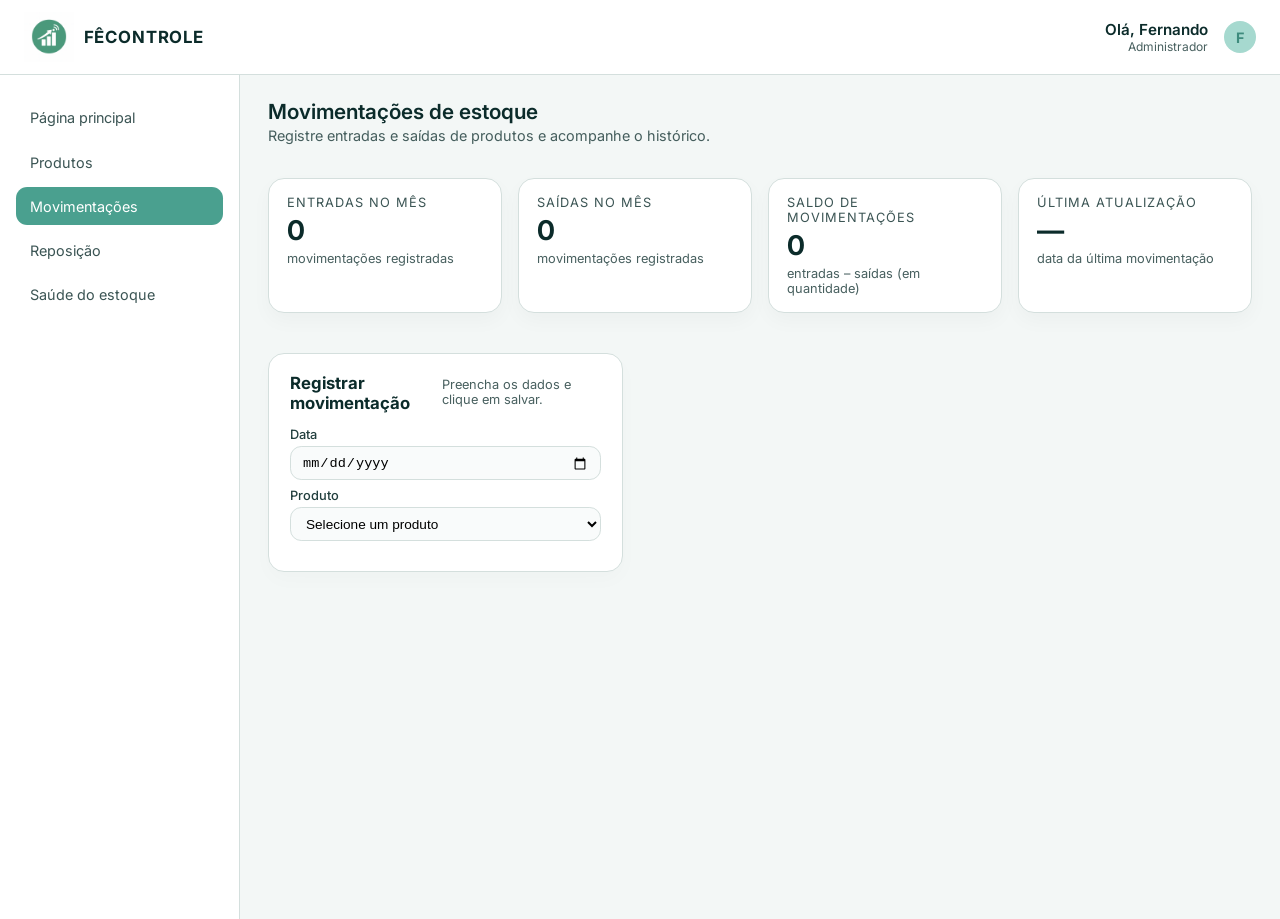
==== movimentacoes.html @ 0952cd05 "Primeiro commit" ====
<!doctype html>
<html lang="pt-br">
<head>
  <meta charset="utf-8" />
  <meta name="viewport" content="width=device-width, initial-scale=1" />
  <title>FêControle - Página Principal</title>
  <link rel="icon" type="image/png" href="_imagens/pagina-principal/favicon.png">
  <link rel="stylesheet" href="_css/paginaprincipal.css">
  <link rel="stylesheet" href="_css/movimentacoes.css">

  <!-- Fonte -->
  <link href="https://fonts.googleapis.com/css2?family=Inter:wght@300;400;600;700&display=swap" rel="stylesheet">

  <!-- CSS base -->
  <link rel="stylesheet" href="_css/movimentacoes.css">
</head>
<body>

  <!-- Barra superior -->
<header class="topbar">
  <div class="topbar-left">
    <div class="logo">
      <img src="_imagens/pagina-principal/logomarca.png" class="logo-img" alt="Logo FêControle">
      <span class="logo-text">FÊCONTROLE</span>
    </div>
  </div>

    <div class="topbar-right">
      <div class="user-info">
        <div class="user-name">Olá, Fernando</div>
        <div class="user-role">Administrador</div>
      </div>
      <div class="user-avatar">F</div>
    </div>
  </header>

  <div class="layout">

    <!-- Menu lateral -->
    <aside class="sidebar">
      <nav class="menu">
        <a href="paginaprincipal.html" class="menu-item">Página principal</a>
        <a href="produtos.html" class="menu-item">Produtos</a>
        <a href="movimentacoes.html" class="menu-item ativo">Movimentações</a>
        <a href="repor.html" class="menu-item">Reposição</a>
        <a href="saude-do-estoque.html" class="menu-item">Saúde do estoque</a>
      </nav>
    </aside>

    <!-- Conteúdo principal -->
    <main class="content">

      <!-- Cabeçalho -->
      <section class="mov-header">
        <div>
          <h1 class="titulo-pagina">Movimentações de estoque</h1>
          <p class="subtitulo-pagina">
            Registre entradas e saídas de produtos e acompanhe o histórico.
          </p>
        </div>
      </section>

      <!-- Cards resumo -->
      <section class="cards-resumo mov-cards">
        <article class="card-resumo">
          <div class="card-label">Entradas no mês</div>
          <div class="card-valor" id="total-entradas">0</div>
          <div class="card-sub">movimentações registradas</div>
        </article>

        <article class="card-resumo">
          <div class="card-label">Saídas no mês</div>
          <div class="card-valor" id="total-saidas">0</div>
          <div class="card-sub">movimentações registradas</div>
        </article>

        <article class="card-resumo">
          <div class="card-label">Saldo de movimentações</div>
          <div class="card-valor" id="saldo-mov">0</div>
          <div class="card-sub">entradas – saídas (em quantidade)</div>
        </article>

        <article class="card-resumo">
          <div class="card-label">Última atualização</div>
          <div class="card-valor" id="ultima-data">—</div>
          <div class="card-sub">data da última movimentação</div>
        </article>
      </section>

      <!-- Formulário + tabela -->
      <section class="mov-grid">

        <!-- Formulário de registro -->
        <section class="bloco mov-form">
          <header class="bloco-header">
            <h2>Registrar movimentação</h2>
            <span class="bloco-legenda">Preencha os dados e clique em salvar.</span>
          </header>

          <form id="form-movimentacao" class="form-mov">
            <div class="campo">
              <label for="data">Data</label>
              <input type="date" id="data" required>
            </div>

            <div class="campo">
              <label for="produto">Produto</label>
              <select id="produto" required>
                <option value="">Selecione um produto</option>
                <!-- Mesmos nomes usados na página de produtos -->
                <option>Cabo HDMI</option>
                <option>Cabo USB-C</option>
                <option>Cabo de Rede RJ-45</option>
                <option>Cabo de Força</option>
                <option>Fonte 500W</option>
                <option>Fonte Modular</option>
                <option>Memória RAM 8GB</option>
                <option>Memória RAM 16GB</option>
                <option>Monitor 24"</option>
                <option>Monitor 27"</option>
                <option>Placa de Rede</option>
                <option>Placa de Som</option>
                <option>Placa de Vídeo</option>
                <option>Teclado Mecânico</option>
                <option>Teclado Semi-mecânico</option>
                <option>Teclado Wireless</option>
                <option>Desktop Completo</option>
                <option>PC Gamer</option>
                <option>Impressora a Laser</option>
                <option>Impressora Multifuncional</option>
                <option>Notebook Dell</option>
                <option>Notebook HP</option>
                <option>Notebook Lenovo</option>
                <option>Caixas de Som</option>
                <option>Headset USB</option>
                <option>Mouse Gamer</option>
                <option>Mouse Óptico</option>
                <option>Suporte para Notebook</option>
                <option>Suporte para Monitor</option>
                <option>Modem</option>
                <option>Repetidor Wi-Fi</option>
                <option>Roteador</option>
                <option>Carregador de Notebook</option>
                <option>Estabilizador</option>
                <o
---- _css/paginaprincipal.css ----
:root {
  --bg: #f3f7f6;
  --panel: #e9efee;
  --accent: #4aa08f;
  --accent-dark: #3e8b7d;
  --accent-soft: #a6d9cf;
  --text: #0b2b2a;
  --danger: #e15959;
  --warning: #f1b85b;
  --border-soft: #d4dfdd;
}

/* Reset simples */
*,
*::before,
*::after {
  box-sizing: border-box;
  margin: 0;
  padding: 0;
}

body {
  font-family: "Inter", system-ui, -apple-system, BlinkMacSystemFont, "Segoe UI",
    sans-serif;
  background: var(--bg);
  color: var(--text);
}

/* ----- Topbar ----- */

.topbar {
  position: sticky;
  top: 0;
  z-index: 50;
  display: flex;
  align-items: center;
  justify-content: space-between;
  padding: 0.75rem 1.5rem;
  background: #ffffff;
  border-bottom: 1px solid var(--border-soft);
}

.topbar-left,
.topbar-right {
  display: flex;
  align-items: center;
  gap: 1rem;
}

.logo {
  display: flex;
  align-items: center;
  gap: 0.6rem;
}

.logo-img {
  width: 50px;         /* tamanho ideal para topbar */
  height: 50px;
  object-fit: contain; 
  display: block;
}

.logo-text {
  font-weight: 700;
  font-size: 1.05rem;
  letter-spacing: 0.05em;
  text-transform: uppercase;
  color: var(--text);
}

.user-info {
  display: flex;
  flex-direction: column;
  align-items: flex-end;
}

.user-name {
  font-weight: 600;
  font-size: 0.95rem;
}

.user-role {
  font-size: 0.75rem;
  opacity: 0.75;
}

.user-avatar {
  width: 32px;
  height: 32px;
  border-radius: 999px;
  background: var(--accent-soft);
  color: var(--accent-dark);
  display: flex;
  align-items: center;
  justify-content: center;
  font-weight: 700;
  font-size: 0.9rem;
}

/* ----- Layout ----- */

.layout {
  display: grid;
  grid-template-columns: 240px minmax(0, 1fr);
  min-height: calc(100vh - 56px);
}

/* ----- Sidebar ----- */

.sidebar {
  background: #ffffff;
  border-right: 1px solid var(--border-soft);
  padding: 1.5rem 1rem;
}

.menu {
  display: flex;
  flex-direction: column;
  gap: 0.4rem;
}

.menu-item {
  display: block;
  padding: 0.65rem 0.9rem;
  border-radius: 0.7rem;
  font-size: 0.9rem;
  text-decoration: none;
  color: var(--text);
  opacity: 0.8;
  transition: background 0.15s ease, color 0.15s ease, opacity 0.15s ease;
}

.menu-item:hover {
  background: var(--panel);
  opacity: 1;
}

.menu-item.ativo {
  background: var(--accent);
  color: #ffffff;
  opacity: 1;
}

/* ----- Conteúdo principal ----- */

.content {
  padding: 1.5rem 1.75rem 2.5rem;
  display: flex;
  flex-direction: column;
  gap: 1.5rem;
}

/* Cards de resumo */

.cards-resumo {
  display: grid;
  grid-template-columns: repeat(4, minmax(0, 1fr));
  gap: 1rem;
}

.card-resumo {
  background: #ffffff;
  border-radius: 1rem;
  padding: 1rem 1.1rem;
  border: 1px solid var(--border-soft);
  box-shadow: 0 8px 20px rgba(0, 0, 0, 0.03);
  display: flex;
  flex-direction: column;
  gap: 0.25rem;
}

.card-label {
  font-size: 0.8rem;
  text-transform: uppercase;
  letter-spacing: 0.08em;
  opacity: 0.8;
}

.card-valor {
  font-size: 1.7rem;
  font-weight: 700;
}

.card-sub {
  font-size: 0.8rem;
  opacity: 0.75;
}

.card-alerta {
  border-color: var(--warning);
  box-shadow: 0 10px 25px rgba(241, 184, 91, 0.15);
}

/* Blocos */

.bloco {
  background: #ffffff;
  border-radius: 1rem;
  padding: 1.2rem 1.3rem 1.4rem;
  border: 1px solid var(--border-soft);
  box-shadow: 0 8px 20px rgba(0, 0, 0, 0.02);
}

.bloco-header {
  display: flex;
  align-items: baseline;
  justify-content: space-between;
  gap: 1rem;
  margin-bottom: 0.9rem;
}

.bloco-header h2 {
  font-size: 1.05rem;
}

.bloco-legenda {
  font-size: 0.8rem;
  opacity: 0.75;
}

.link-acao {
  font-size: 0.8rem;
  text-decoration: none;
  color: var(--accent-dark);
}

.link-acao:hover {
  text-decoration: underline;
}

/* Tabela */

.tabela-wrapper {
  width: 100%;
  overflow-x: auto;
}

.tabela {
  width: 100%;
  border-collapse: collapse;
  font-size: 0.85rem;
}

.tabela thead {
  background: var(--panel);
}

.tabela th,
.tabela td {
  padding: 0.6rem 0.7rem;
  text-align: left;
  border-bottom: 1px solid var(--border-soft);
}

.tabela th {
  font-weight: 600;
  font-size: 0.8rem;
  text-transform: uppercase;
  letter-spacing: 0.06em;
}

.tabela tbody tr:hover {
  background: #f9fbfb;
}

/* Badges */

.badge {
  display: inline-flex;
  align-items: center;
  justify-content: center;
  border-radius: 999px;
  padding: 0.15rem 0.55rem;
  font-size: 0.75rem;
  font-weight: 600;
  text-transform: uppercase;
  letter-spacing: 0.05em;
}

.badge-entrada {
  background: rgba(74, 160, 143, 0.12);
  color: var(--accent-dark);
}

.badge-saida {
  background: rgba(225, 89, 89, 0.1);
  color: var(--danger);
}

.badge-critico {
  background: rgba(225, 89, 89, 0.12);
  color: var(--danger);
}

/* ----- Bloco de Saúde do Estoque ----- */

.bloco-saude {
  display: flex;
  flex-direction: column;
  gap: 1rem;
}

.saude-grid {
  display: grid;
  grid-template-columns: 260px minmax(0, 1fr);
  gap: 1.5rem;
}

/* Indicador circular */

.saude-status {
  background: var(--panel);
  border-radius: 1rem;
  padding: 1rem;
  display: flex;
  flex-direction: column;
  gap: 0.5rem;
}

.status-bolinha {
  width: 46px;
  height: 46px;
  border-radius: 999px;
  margin-bottom: 0.3rem;
  border: 4px solid #ffffff;
  box-shadow: 0 10px 25px rgba(0, 0, 0, 0.12);
}

.status-verde {
  background: radial-gradient(circle at 30% 20%, #b9f5d7, #34a853);
}

.status-texto-principal {
  font-weight: 600;
  font-size: 0.95rem;
}

.status-texto-secundario {
  font-size: 0.8rem;
  opacity: 0.8;
}

/* Barras por categoria */

.saude-barras {
  display: flex;
  flex-direction: column;
  gap: 0.7rem;
}

.barra-linha {
  display: flex;
  flex-direction: column;
  gap: 0.25rem;
}

.barra-info {
  display: flex;
  align-items: center;
  justify-content: space-between;
  font-size: 0.8rem;
}

.categoria {
  font-weight: 500;
}

.percentual {
  opacity: 0.8;
}

.barra {
  width: 100%;
  height: 8px;
  border-radius: 999px;
  background: #dde8e6;
  overflow: hidden;
}

.barra-preenchimento {
  height: 100%;
  border-radius: inherit;
  background: linear-gradient(90deg, var(--accent-soft), var(--accent-dark));
}

.barra-preenchimento.critico {
  background: linear-gradient(90deg, #f78a8a, #e15959);
}

.barra-preenchimento.atencao {
  background: linear-gradient(90deg, #f6d489, #f1b85b);
}

/* Card de produto crítico */

.critico-card {
  margin-top: 0.2rem;
  background: #ffffff;
  border-radius: 0.9rem;
  padding: 0.8rem 1rem;
  border: 1px dashed rgba(225, 89, 89, 0.5);
  display: inline-flex;
  flex-direction: column;
  gap: 0.3rem;
  max-width: 340px;
}

.critico-titulo {
  font-size: 0.8rem;
  text-transform: uppercase;
  letter-spacing: 0.08em;
  opacity: 0.8;
}

.critico-nome {
  font-weight: 600;
  font-size: 0.95rem;
}

.critico-info {
  display: flex;
  flex-direction: column;
  gap: 0.1rem;
  font-size: 0.8rem;
  opacity: 0.85;
}

/* ----- Responsividade ----- */

@media (max-width: 900px) {
  .layout {
    grid-template-columns: 1fr;
  }

  .sidebar {
    border-right: none;
    border-bottom: 1px solid var(--border-soft);
    padding: 0.8rem 1rem;
  }

  .menu {
    flex-direction: row;
    flex-wrap: wrap;
  }

  .menu-item {
    flex: 1 0 auto;
    text-align: center;
  }

  .cards-resumo {
    grid-template-columns: repeat(2, minmax(0, 1fr));
  }

  .saude-grid {
    grid-template-columns: 1fr;
  }
}

@media (max-width: 600px) {
  .cards-resumo {
    grid-template-columns: 1fr;
  }

  .content {
    padding: 1rem;
  }

  .topbar {
    padding: 0.6rem 1rem;
  }

  .logo-text {
    display: none; /* deixa só o ícone TS em telas bem pequenas */
  }
}
---- _css/movimentacoes.css ----
:root {
  --bg: #f3f7f6;
  --panel: #e9efee;
  --accent: #4aa08f;
  --accent-dark: #3e8b7d;
  --accent-soft: #a6d9cf;
  --text: #0b2b2a;
  --danger: #e15959;
  --warning: #f1b85b;
  --border-soft: #d4dfdd;
}

/* Reset simples */
*,
*::before,
*::after {
  box-sizing: border-box;
  margin: 0;
  padding: 0;
}

body {
  font-family: "Inter", system-ui, -apple-system, BlinkMacSystemFont, "Segoe UI",
    sans-serif;
  background: var(--bg);
  color: var(--text);
}

/* ===== Topbar ===== */

.topbar {
  position: sticky;
  top: 0;
  z-index: 50;
  display: flex;
  align-items: center;
  justify-content: space-between;
  padding: 0.75rem 1.5rem;
  background: #ffffff;
  border-bottom: 1px solid var(--border-soft);
}

.topbar-left,
.topbar-right {
  display: flex;
  align-items: center;
  gap: 1rem;
}

.logo {
  display: flex;
  align-items: center;
  gap: 0.6rem;
}

.logo-icon {
  width: 32px;
  height: 32px;
  border-radius: 0.9rem;
  background: var(--accent);
  display: flex;
  align-items: center;
  justify-content: center;
  color: #ffffff;
  font-weight: 700;
  font-size: 0.9rem;
  box-shadow: 0 3px 8px rgba(0, 0, 0, 0.12);
}

.logo-text {
  font-weight: 700;
  font-size: 1.05rem;
  letter-spacing: 0.05em;
  text-transform: uppercase;
  color: var(--text);
}

.user-info {
  display: flex;
  flex-direction: column;
  align-items: flex-end;
}

.user-name {
  font-weight: 600;
  font-size: 0.95rem;
}

.user-role {
  font-size: 0.75rem;
  opacity: 0.75;
}

.user-avatar {
  width: 32px;
  height: 32px;
  border-radius: 999px;
  background: var(--accent-soft);
  color: var(--accent-dark);
  display: flex;
  align-items: center;
  justify-content: center;
  font-weight: 700;
  font-size: 0.9rem;
}

/* ===== Layout geral ===== */

.layout {
  display: grid;
  grid-template-columns: 240px minmax(0, 1fr);
  min-height: calc(100vh - 56px);
}

/* Sidebar */

.sidebar {
  background: #ffffff;
  border-right: 1px solid var(--border-soft);
  padding: 1.5rem 1rem;
}

.menu {
  display: flex;
  flex-direction: column;
  gap: 0.4rem;
}

.menu-item {
  display: block;
  padding: 0.65rem 0.9rem;
  border-radius: 0.7rem;
  font-size: 0.9rem;
  text-decoration: none;
  color: var(--text);
  opacity: 0.8;
  transition: background 0.15s ease, color 0.15s ease, opacity 0.15s ease;
}

.menu-item:hover {
  background: var(--panel);
  opacity: 1;
}

.menu-item.ativo {
  background: var(--accent);
  color: #ffffff;
  opacity: 1;
}

/* Conteúdo principal */

.content {
  padding: 1.5rem 1.75rem 2.5rem;
  display: flex;
  flex-direction: column;
  gap: 1.5rem;
}

/* ===== Tipografia e botões ===== */

.titulo-pagina {
  font-size: 1.3rem;
  font-weight: 600;
  margin-bottom: 0.2rem;
}

.subtitulo-pagina {
  font-size: 0.9rem;
  opacity: 0.75;
}

.btn-primario {
  border: none;
  border-radius: 999px;
  padding: 0.55rem 1.3rem;
  background: var(--accent);
  color: #ffffff;
  font-size: 0.9rem;
  font-weight: 600;
  cursor: pointer;
  box-shadow: 0 8px 18px rgba(74, 160, 143, 0.35);
  transition: background 0.15s ease, transform 0.1s ease,
    box-shadow 0.15s ease;
}

.btn-primario:hover {
  background: var(--accent-dark);
  transform: translateY(-1px);
  box-shadow: 0 10px 22px rgba(62, 139, 125, 0.4);
}

/* ===== Cards de resumo ===== */

.cards-resumo {
  display: grid;
  grid-template-columns: repeat(4, minmax(0, 1fr));
  gap: 1rem;
}

.card-resumo {
  background: #ffffff;
  border-radius: 1rem;
  padding: 1rem 1.1rem;
  border: 1px solid var(--border-soft);
  box-shadow: 0 8px 20px rgba(0, 0, 0, 0.03);
  display: flex;
  flex-direction: column;
  gap: 0.25rem;
}

.card-label {
  font-size: 0.8rem;
  text-transform: uppercase;
  letter-spacing: 0.08em;
  opacity: 0.8;
}

.card-valor {
  font-size: 1.7rem;
  font-weight: 700;
}

.card-sub {
  font-size: 0.8rem;
  opacity: 0.75;
}

/* ===== Blocos genéricos ===== */

.bloco {
  background: #ffffff;
  border-radius: 1rem;
  padding: 1.2rem 1.3rem 1.4rem;
  border: 1px solid var(--border-soft);
  box-shadow: 0 8px 20px rgba(0, 0, 0, 0.02);
}

.bloco-header {
  display: flex;
  align-items: baseline;
  justify-content: space-between;
  gap: 1rem;
  margin-bottom: 0.9rem;
}

.bloco-header h2 {
  font-size: 1.05rem;
}

.bloco-legenda {
  font-size: 0.8rem;
  opacity: 0.75;
}

/* ===== Tabela ===== */

.tabela-wrapper {
  width: 100%;
  overflow-x: auto;
}

.tabela {
  width: 100%;
  border-collapse: collapse;
  font-size: 0.85rem;
}

.tabela thead {
  background: var(--panel);
}

.tabela th,
.tabela td {
  padding: 0.6rem 0.7rem;
  text-align: left;
  border-bottom: 1px solid var(--border-soft);
}

.tabela th {
  font-weight: 600;
  font-size: 0.8rem;
  text-transform: uppercase;
  letter-spacing: 0.06em;
}

.tabela tbody tr:hover {
  background: #f9fbfb;
}

/* Badges */

.badge {
  display: inline-flex;
  align-items: center;
  justify-content: center;
  border-radius: 999px;
  padding: 0.15rem 0.55rem;
  font-size: 0.75rem;
  font-weight: 600;
  text-transform: uppercase;
  letter-spacing: 0.05em;
}

.badge-entrada {
  background: rgba(74, 160, 143, 0.12);
  color: var(--accent-dark);
}

.badge-saida {
  background: rgba(225, 89, 89, 0.1);
  color: var(--danger);
}

/* Badge de crítico reutilizada se quiser mostrar */
.badge-critico {
  background: rgba(225, 89, 89, 0.12);
  color: var(--danger);
}

/* ===== PÁGINA MOVIMENTAÇÕES ===== */

.mov-header {
  margin-bottom: 0.6rem;
}

.mov-cards {
  margin-bottom: 1rem;
}

.mov-grid {
  display: grid;
  grid-template-columns: minmax(0, 1.1fr) minmax(0, 1.9fr);
  gap: 1rem;
}

.mov-form .campo {
  display: flex;
  flex-direction: column;
  gap: 0.25rem;
  margin-bottom: 0.5rem;
}

.mov-form .campo label {
  font-size: 0.8rem;
  font-weight: 500;
  opacity: 0.9;
}

.mov-form input,
.mov-form select {
  border-radius: 0.7rem;
  border: 1px solid var(--border-soft);
  padding: 0.45rem 0.7rem;
  font-size: 0.85rem;
  outline: none;
  background: #f9fbfb;
}

.mov-form input:focus,
.mov-form select:focus {
  border-color: var(--accent);
  box-shadow: 0 0 0 1px rgba(74, 160, 143, 0.25);
}

.mov-form textarea {
  border-radius: 0.7rem;
  border: 1px solid var(--border-soft);
  padding: 0.45rem 0.7rem;
  font-size: 0.85rem;
  resize: vertical;
  background: #f9fbfb;
  outline: none;
}

.mov-form textarea:focus {
  border-color: var(--accent);
  box-shadow: 0 0 0 1px rgba(74, 160, 143, 0.25);
}

/* centralizar coluna quantidade na tabela */
.mov-tabela .tabela td:nth-child(4) {
  text-align: center;
}

/* ===== Responsividade ===== */

@media (max-width: 900px) {
  .layout {
    grid-template-columns: 1fr;
  }

  .sidebar {
    border-right: none;
    border-bottom: 1px solid var(--border-soft);
    padding: 0.8rem 1rem;
  }

  .menu {
    flex-direction: row;
    flex-wrap: wrap;
  }

  .menu-item {
    flex: 1 0 auto;
    text-align: center;
  }

  .cards-resumo {
    grid-template-columns: repeat(2, minmax(0, 1fr));
  }

  .mov-grid {
    grid-template-columns: 1fr;
  }

  .content {
    padding: 1rem;
  }

  .topbar {
    padding: 0.6rem 1rem;
  }

  .logo-text {
    display: none; /* deixa só o ícone TS em telas pequenas */
  }
}

@media (max-width: 600px) {
  .cards-resumo {
    grid-template-columns: 1fr;
  }
}
---- _css/movimentacoes.css ----
:root {
  --bg: #f3f7f6;
  --panel: #e9efee;
  --accent: #4aa08f;
  --accent-dark: #3e8b7d;
  --accent-soft: #a6d9cf;
  --text: #0b2b2a;
  --danger: #e15959;
  --warning: #f1b85b;
  --border-soft: #d4dfdd;
}

/* Reset simples */
*,
*::before,
*::after {
  box-sizing: border-box;
  margin: 0;
  padding: 0;
}

body {
  font-family: "Inter", system-ui, -apple-system, BlinkMacSystemFont, "Segoe UI",
    sans-serif;
  background: var(--bg);
  color: var(--text);
}

/* ===== Topbar ===== */

.topbar {
  position: sticky;
  top: 0;
  z-index: 50;
  display: flex;
  align-items: center;
  justify-content: space-between;
  padding: 0.75rem 1.5rem;
  background: #ffffff;
  border-bottom: 1px solid var(--border-soft);
}

.topbar-left,
.topbar-right {
  display: flex;
  align-items: center;
  gap: 1rem;
}

.logo {
  display: flex;
  align-items: center;
  gap: 0.6rem;
}

.logo-icon {
  width: 32px;
  height: 32px;
  border-radius: 0.9rem;
  background: var(--accent);
  display: flex;
  align-items: center;
  justify-content: center;
  color: #ffffff;
  font-weight: 700;
  font-size: 0.9rem;
  box-shadow: 0 3px 8px rgba(0, 0, 0, 0.12);
}

.logo-text {
  font-weight: 700;
  font-size: 1.05rem;
  letter-spacing: 0.05em;
  text-transform: uppercase;
  color: var(--text);
}

.user-info {
  display: flex;
  flex-direction: column;
  align-items: flex-end;
}

.user-name {
  font-weight: 600;
  font-size: 0.95rem;
}

.user-role {
  font-size: 0.75rem;
  opacity: 0.75;
}

.user-avatar {
  width: 32px;
  height: 32px;
  border-radius: 999px;
  background: var(--accent-soft);
  color: var(--accent-dark);
  display: flex;
  align-items: center;
  justify-content: center;
  font-weight: 700;
  font-size: 0.9rem;
}

/* ===== Layout geral ===== */

.layout {
  display: grid;
  grid-template-columns: 240px minmax(0, 1fr);
  min-height: calc(100vh - 56px);
}

/* Sidebar */

.sidebar {
  background: #ffffff;
  border-right: 1px solid var(--border-soft);
  padding: 1.5rem 1rem;
}

.menu {
  display: flex;
  flex-direction: column;
  gap: 0.4rem;
}

.menu-item {
  display: block;
  padding: 0.65rem 0.9rem;
  border-radius: 0.7rem;
  font-size: 0.9rem;
  text-decoration: none;
  color: var(--text);
  opacity: 0.8;
  transition: background 0.15s ease, color 0.15s ease, opacity 0.15s ease;
}

.menu-item:hover {
  background: var(--panel);
  opacity: 1;
}

.menu-item.ativo {
  background: var(--accent);
  color: #ffffff;
  opacity: 1;
}

/* Conteúdo principal */

.content {
  padding: 1.5rem 1.75rem 2.5rem;
  display: flex;
  flex-direction: column;
  gap: 1.5rem;
}

/* ===== Tipografia e botões ===== */

.titulo-pagina {
  font-size: 1.3rem;
  font-weight: 600;
  margin-bottom: 0.2rem;
}

.subtitulo-pagina {
  font-size: 0.9rem;
  opacity: 0.75;
}

.btn-primario {
  border: none;
  border-radius: 999px;
  padding: 0.55rem 1.3rem;
  background: var(--accent);
  color: #ffffff;
  font-size: 0.9rem;
  font-weight: 600;
  cursor: pointer;
  box-shadow: 0 8px 18px rgba(74, 160, 143, 0.35);
  transition: background 0.15s ease, transform 0.1s ease,
    box-shadow 0.15s ease;
}

.btn-primario:hover {
  background: var(--accent-dark);
  transform: translateY(-1px);
  box-shadow: 0 10px 22px rgba(62, 139, 125, 0.4);
}

/* ===== Cards de resumo ===== */

.cards-resumo {
  display: grid;
  grid-template-columns: repeat(4, minmax(0, 1fr));
  gap: 1rem;
}

.card-resumo {
  background: #ffffff;
  border-radius: 1rem;
  padding: 1rem 1.1rem;
  border: 1px solid var(--border-soft);
  box-shadow: 0 8px 20px rgba(0, 0, 0, 0.03);
  display: flex;
  flex-direction: column;
  gap: 0.25rem;
}

.card-label {
  font-size: 0.8rem;
  text-transform: uppercase;
  letter-spacing: 0.08em;
  opacity: 0.8;
}

.card-valor {
  font-size: 1.7rem;
  font-weight: 700;
}

.card-sub {
  font-size: 0.8rem;
  opacity: 0.75;
}

/* ===== Blocos genéricos ===== */

.bloco {
  background: #ffffff;
  border-radius: 1rem;
  padding: 1.2rem 1.3rem 1.4rem;
  border: 1px solid var(--border-soft);
  box-shadow: 0 8px 20px rgba(0, 0, 0, 0.02);
}

.bloco-header {
  display: flex;
  align-items: baseline;
  justify-content: space-between;
  gap: 1rem;
  margin-bottom: 0.9rem;
}

.bloco-header h2 {
  font-size: 1.05rem;
}

.bloco-legenda {
  font-size: 0.8rem;
  opacity: 0.75;
}

/* ===== Tabela ===== */

.tabela-wrapper {
  width: 100%;
  overflow-x: auto;
}

.tabela {
  width: 100%;
  border-collapse: collapse;
  font-size: 0.85rem;
}

.tabela thead {
  background: var(--panel);
}

.tabela th,
.tabela td {
  padding: 0.6rem 0.7rem;
  text-align: left;
  border-bottom: 1px solid var(--border-soft);
}

.tabela th {
  font-weight: 600;
  font-size: 0.8rem;
  text-transform: uppercase;
  letter-spacing: 0.06em;
}

.tabela tbody tr:hover {
  background: #f9fbfb;
}

/* Badges */

.badge {
  display: inline-flex;
  align-items: center;
  justify-content: center;
  border-radius: 999px;
  padding: 0.15rem 0.55rem;
  font-size: 0.75rem;
  font-weight: 600;
  text-transform: uppercase;
  letter-spacing: 0.05em;
}

.badge-entrada {
  background: rgba(74, 160, 143, 0.12);
  color: var(--accent-dark);
}

.badge-saida {
  background: rgba(225, 89, 89, 0.1);
  color: var(--danger);
}

/* Badge de crítico reutilizada se quiser mostrar */
.badge-critico {
  background: rgba(225, 89, 89, 0.12);
  color: var(--danger);
}

/* ===== PÁGINA MOVIMENTAÇÕES ===== */

.mov-header {
  margin-bottom: 0.6rem;
}

.mov-cards {
  margin-bottom: 1rem;
}

.mov-grid {
  display: grid;
  grid-template-columns: minmax(0, 1.1fr) minmax(0, 1.9fr);
  gap: 1rem;
}

.mov-form .campo {
  display: flex;
  flex-direction: column;
  gap: 0.25rem;
  margin-bottom: 0.5rem;
}

.mov-form .campo label {
  font-size: 0.8rem;
  font-weight: 500;
  opacity: 0.9;
}

.mov-form input,
.mov-form select {
  border-radius: 0.7rem;
  border: 1px solid var(--border-soft);
  padding: 0.45rem 0.7rem;
  font-size: 0.85rem;
  outline: none;
  background: #f9fbfb;
}

.mov-form input:focus,
.mov-form select:focus {
  border-color: var(--accent);
  box-shadow: 0 0 0 1px rgba(74, 160, 143, 0.25);
}

.mov-form textarea {
  border-radius: 0.7rem;
  border: 1px solid var(--border-soft);
  padding: 0.45rem 0.7rem;
  font-size: 0.85rem;
  resize: vertical;
  background: #f9fbfb;
  outline: none;
}

.mov-form textarea:focus {
  border-color: var(--accent);
  box-shadow: 0 0 0 1px rgba(74, 160, 143, 0.25);
}

/* centralizar coluna quantidade na tabela */
.mov-tabela .tabela td:nth-child(4) {
  text-align: center;
}

/* ===== Responsividade ===== */

@media (max-width: 900px) {
  .layout {
    grid-template-columns: 1fr;
  }

  .sidebar {
    border-right: none;
    border-bottom: 1px solid var(--border-soft);
    padding: 0.8rem 1rem;
  }

  .menu {
    flex-direction: row;
    flex-wrap: wrap;
  }

  .menu-item {
    flex: 1 0 auto;
    text-align: center;
  }

  .cards-resumo {
    grid-template-columns: repeat(2, minmax(0, 1fr));
  }

  .mov-grid {
    grid-template-columns: 1fr;
  }

  .content {
    padding: 1rem;
  }

  .topbar {
    padding: 0.6rem 1rem;
  }

  .logo-text {
    display: none; /* deixa só o ícone TS em telas pequenas */
  }
}

@media (max-width: 600px) {
  .cards-resumo {
    grid-template-columns: 1fr;
  }
}
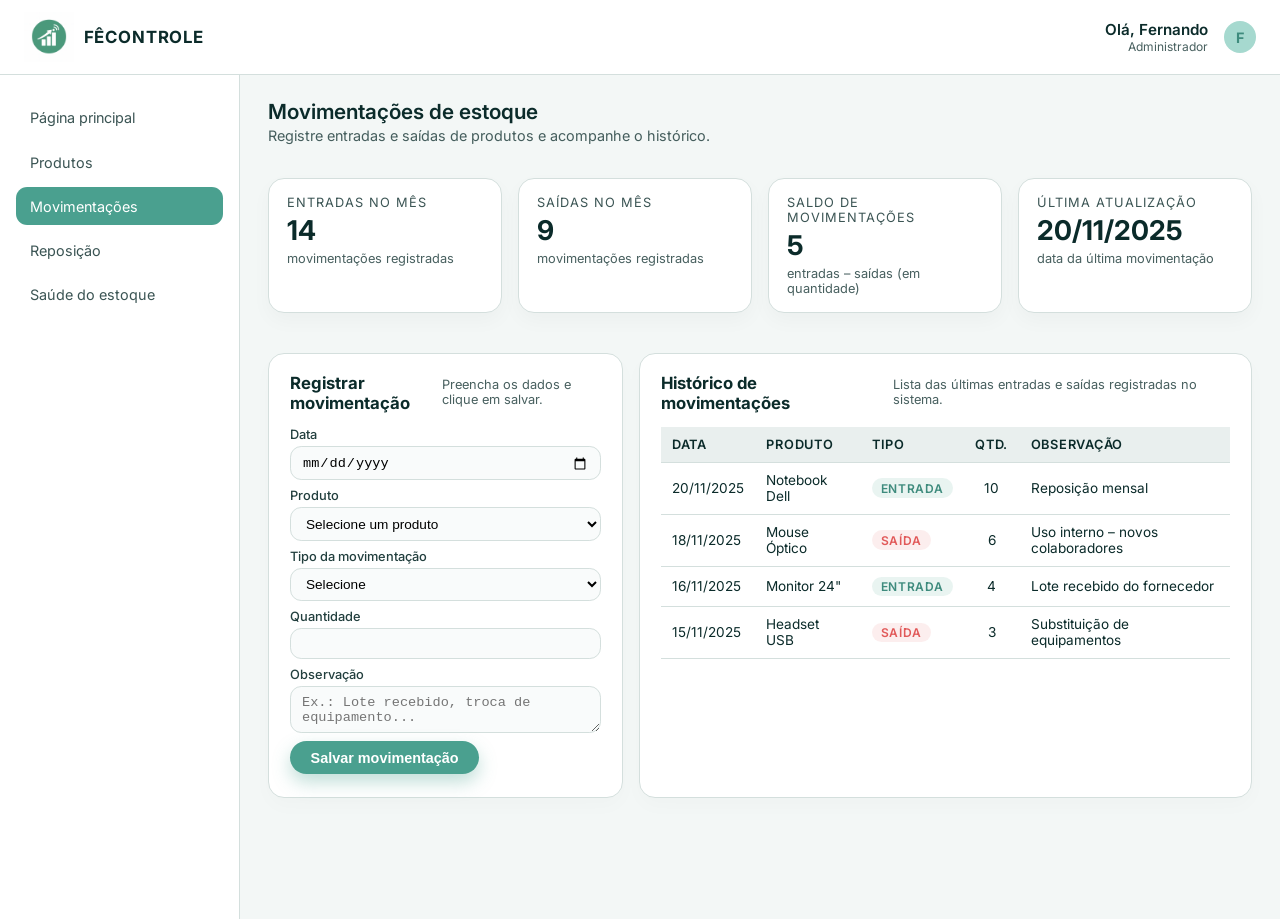
==== commit 7dce7b91: "Atualizações" ====
--- a/movimentacoes.html
+++ b/movimentacoes.html
@@ -3,7 +3,7 @@
 <head>
   <meta charset="utf-8" />
   <meta name="viewport" content="width=device-width, initial-scale=1" />
-  <title>FêControle - Página Principal</title>
+  <title>FêControle - Movimentações</title>
   <link rel="icon" type="image/png" href="_imagens/pagina-principal/favicon.png">
   <link rel="stylesheet" href="_css/paginaprincipal.css">
   <link rel="stylesheet" href="_css/movimentacoes.css">
@@ -11,8 +11,6 @@
   <!-- Fonte -->
   <link href="https://fonts.googleapis.com/css2?family=Inter:wght@300;400;600;700&display=swap" rel="stylesheet">
 
-  <!-- CSS base -->
-  <link rel="stylesheet" href="_css/movimentacoes.css">
 </head>
 <body>
 
@@ -142,4 +140,70 @@
                 <option>Roteador</option>
                 <option>Carregador de Notebook</option>
                 <option>Estabilizador</option>
-                <o
+                
+              </select>
+            </div>
+
+            <div class="campo">
+              <label for="tipo">Tipo da movimentação</label>
+              <select id="tipo" required>
+                <option value="">Selecione</option>
+                <option value="Entrada">Entrada</option>
+                <option value="Saída">Saída</option>
+              </select>
+            </div>
+
+            <div class="campo">
+              <label for="quantidade">Quantidade</label>
+              <input type="number" id="quantidade" min="1" required>
+            </div>
+
+            <div class="campo">
+              <label for="observacao">Observação</label>
+              <textarea id="observacao" rows="2"
+                placeholder="Ex.: Lote recebido, troca de equipamento..."></textarea>
+            </div>
+
+            <button type="submit" class="btn-primario">
+              Salvar movimentação
+            </button>
+
+          </form>
+        </section>
+
+        <!-- Tabela de histórico -->
+        <section class="bloco mov-tabela">
+          <header class="bloco-header">
+            <h2>Histórico de movimentações</h2>
+            <span class="bloco-legenda">
+              Lista das últimas entradas e saídas registradas no sistema.
+            </span>
+          </header>
+
+          <div class="tabela-wrapper">
+            <table class="tabela">
+              <thead>
+                <tr>
+                  <th>Data</th>
+                  <th>Produto</th>
+                  <th>Tipo</th>
+                  <th>Qtd.</th>
+                  <th>Observação</th>
+                </tr>
+              </thead>
+              <tbody id="tbody-movimentacoes">
+                <!-- Linhas preenchidas pelo JavaScript -->
+              </tbody>
+            </table>
+          </div>
+        </section>
+
+      </section> <!-- fim .mov-grid -->
+
+    </main>
+  </div>
+  <script src="_javascript/movimentacoes.js"></script>
+</body>
+</html>
+
+                
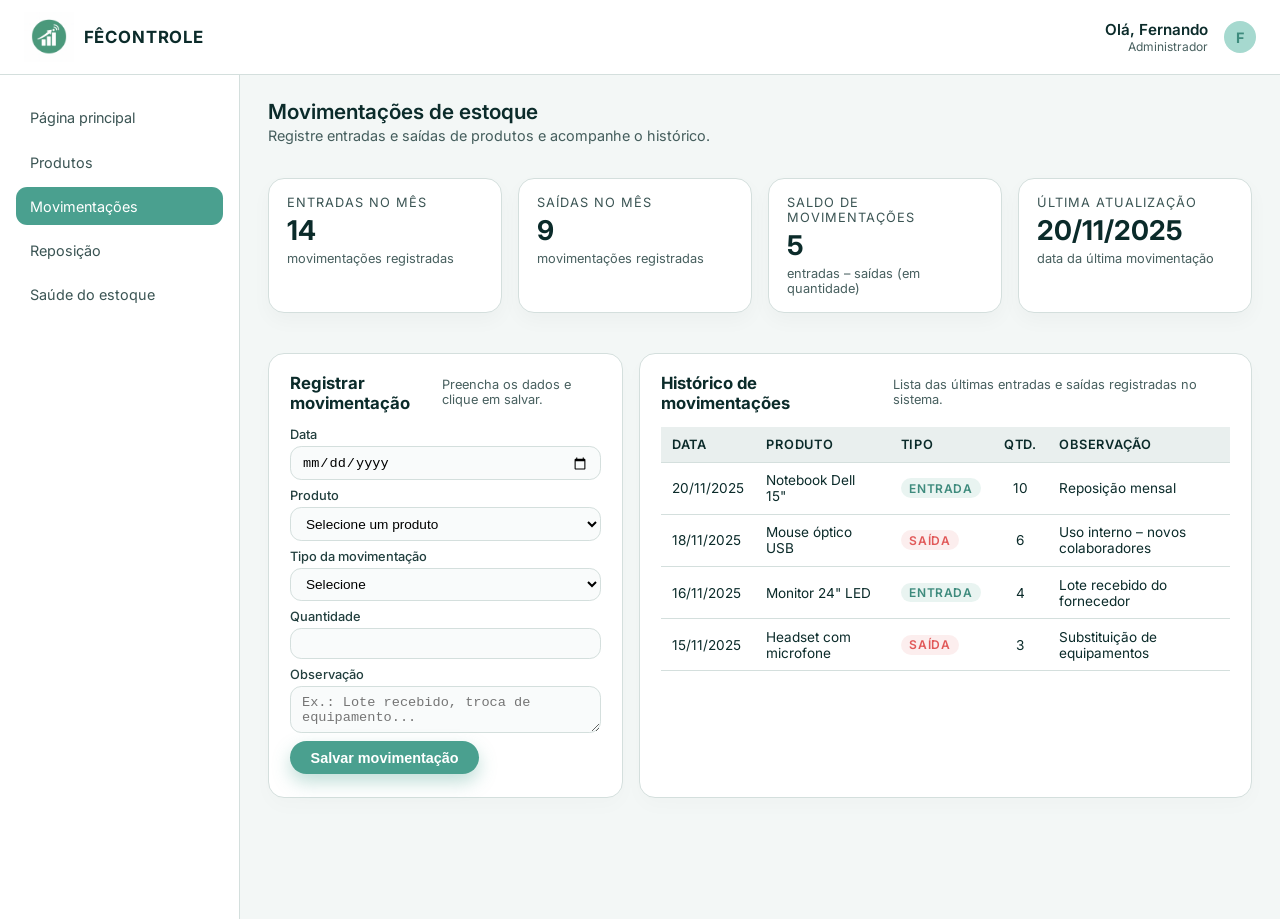
==== commit c0b5d03d: "Atualização" ====
--- a/movimentacoes.html
+++ b/movimentacoes.html
@@ -25,8 +25,8 @@
 
     <div class="topbar-right">
       <div class="user-info">
-        <div class="user-name">Olá, Fernando</div>
-        <div class="user-role">Administrador</div>
+        <span class="user-name">Olá, Fernando</span>
+        <span class="user-role">Administrador</span>
       </div>
       <div class="user-avatar">F</div>
     </div>
@@ -114,7 +114,7 @@
                 <option>Fonte Modular</option>
                 <option>Memória RAM 8GB</option>
                 <option>Memória RAM 16GB</option>
-                <option>Monitor 24"</option>
+                <option>Monitor 24" LED</option>
                 <option>Monitor 27"</option>
                 <option>Placa de Rede</option>
                 <option>Placa de Som</option>
@@ -126,13 +126,13 @@
                 <option>PC Gamer</option>
                 <option>Impressora a Laser</option>
                 <option>Impressora Multifuncional</option>
-                <option>Notebook Dell</option>
+                <option>Notebook Dell 15"</option>
                 <option>Notebook HP</option>
                 <option>Notebook Lenovo</option>
                 <option>Caixas de Som</option>
-                <option>Headset USB</option>
+                <option>Headset com microfone</option>
                 <option>Mouse Gamer</option>
-                <option>Mouse Óptico</option>
+                <option>Mouse óptico USB</option>
                 <option>Suporte para Notebook</option>
                 <option>Suporte para Monitor</option>
                 <option>Modem</option>
@@ -140,6 +140,7 @@
                 <option>Roteador</option>
                 <option>Carregador de Notebook</option>
                 <option>Estabilizador</option>
+                <option>Filtro de Linha</option>
                 
               </select>
             </div>
@@ -202,7 +203,7 @@
 
     </main>
   </div>
-  <script src="_javascript/movimentacoes.js"></script>
+  <script src="_javascript/movimentacoes.js" defer></script>
 </body>
 </html>
 
--- a/_css/paginaprincipal.css
+++ b/_css/paginaprincipal.css
@@ -471,6 +471,6 @@
   }
 
   .logo-text {
-    display: none; /* deixa só o ícone TS em telas bem pequenas */
+    display: none; /* deixa só o ícone FC em telas bem pequenas */
   }
 }
--- a/_css/movimentacoes.css
+++ b/_css/movimentacoes.css
@@ -51,20 +51,6 @@
   display: flex;
   align-items: center;
   gap: 0.6rem;
-}
-
-.logo-icon {
-  width: 32px;
-  height: 32px;
-  border-radius: 0.9rem;
-  background: var(--accent);
-  display: flex;
-  align-items: center;
-  justify-content: center;
-  color: #ffffff;
-  font-weight: 700;
-  font-size: 0.9rem;
-  box-shadow: 0 3px 8px rgba(0, 0, 0, 0.12);
 }
 
 .logo-text {
@@ -423,7 +409,7 @@
   }
 
   .logo-text {
-    display: none; /* deixa só o ícone TS em telas pequenas */
+    display: none; /* deixa só o ícone FC em telas pequenas */
   }
 }
 
